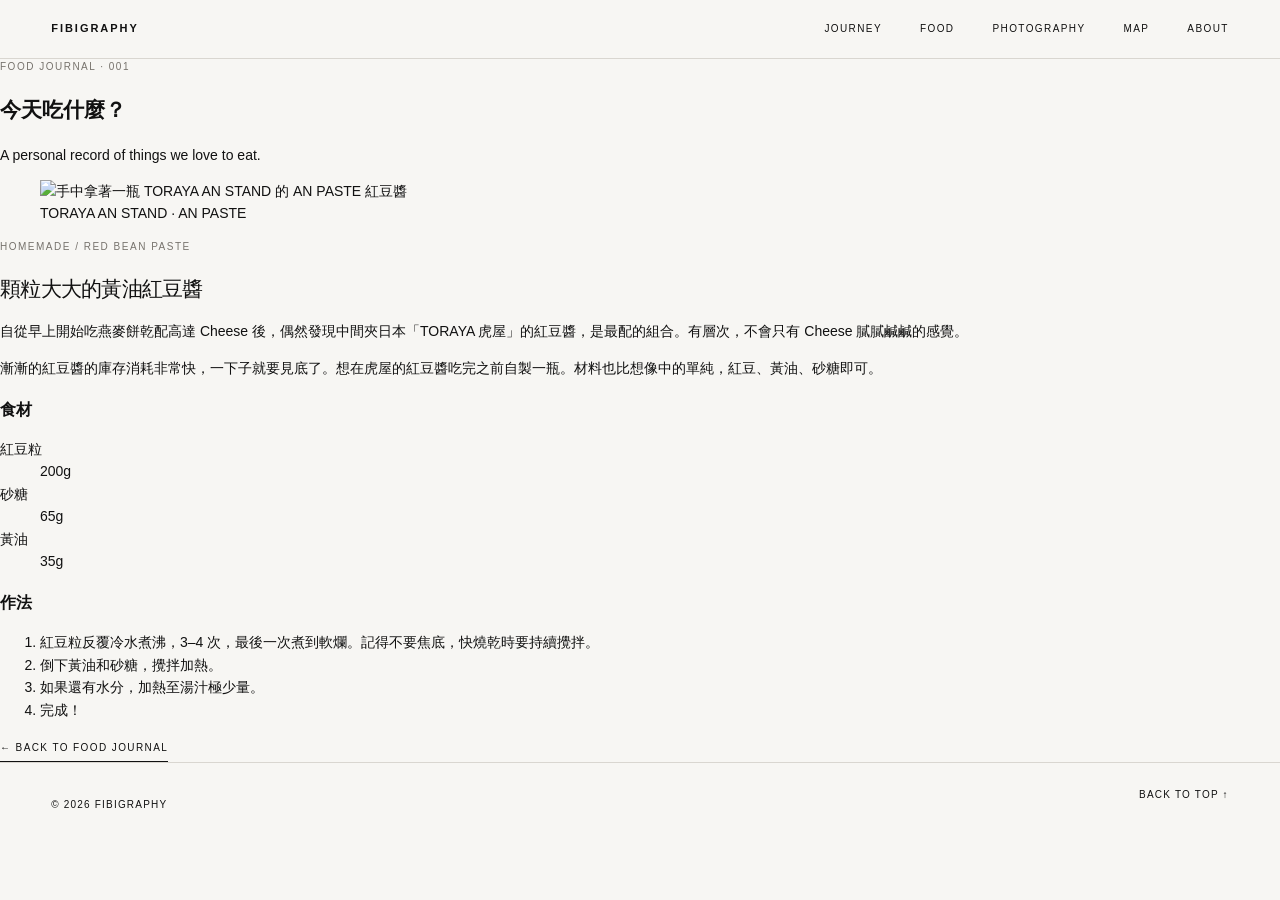
==== food.html @ e43bdd17 "Create Food Journal recipe page for chunky butter red bean paste" ====
<!doctype html>
<html lang="zh-Hant">
<head>
  <meta charset="utf-8">
  <meta name="viewport" content="width=device-width,initial-scale=1">
  <meta name="description" content="Fibigraphy 今天吃什麼？第一篇：顆粒大大的黃油紅豆醬，記錄早餐的搭配、食材與做法。">
  <title>今天吃什麼？— 黃油紅豆醬 | Fibigraphy</title>
  <link rel="stylesheet" href="style.css">
</head>
<body>
  <header class="site-header">
    <a class="brand" href="index.html">FIBIGRAPHY</a>
    <nav class="nav">
      <a href="index.html">JOURNEY</a>
      <a href="food.html" aria-current="page">FOOD</a>
      <a href="index.html#gallery">PHOTOGRAPHY</a>
      <a href="index.html#map">MAP</a>
      <a href="index.html#about">ABOUT</a>
    </nav>
  </header>

  <main id="top">
    <section class="food-journal-heading">
      <p class="eyebrow">FOOD JOURNAL · 001</p>
      <h1>今天吃什麼？</h1>
      <p class="food-journal-subtitle">A personal record of things we love to eat.</p>
    </section>

    <article class="recipe-spread" aria-labelledby="recipe-title">
      <figure class="recipe-photo">
        <img src="red-bean-paste.webp" alt="手中拿著一瓶 TORAYA AN STAND 的 AN PASTE 紅豆醬" loading="eager">
        <figcaption>TORAYA AN STAND · AN PASTE</figcaption>
      </figure>

      <div class="recipe-content">
        <p class="eyebrow">HOMEMADE / RED BEAN PASTE</p>
        <h2 id="recipe-title"><span class="recipe-kicker">顆粒大大的</span>黃油紅豆醬</h2>
        <div class="recipe-story">
          <p>自從早上開始吃燕麥餅乾配高達 Cheese 後，偶然發現中間夾日本「TORAYA 虎屋」的紅豆醬，是最配的組合。有層次，不會只有 Cheese 膩膩鹹鹹的感覺。</p>
          <p>漸漸的紅豆醬的庫存消耗非常快，一下子就要見底了。想在虎屋的紅豆醬吃完之前自製一瓶。材料也比想像中的單純，紅豆、黃油、砂糖即可。</p>
        </div>
        <div class="recipe-details">
          <section class="recipe-ingredients" aria-labelledby="ingredients-title">
            <h3 id="ingredients-title">食材</h3>
            <dl>
              <div><dt>紅豆粒</dt><dd>200g</dd></div>
              <div><dt>砂糖</dt><dd>65g</dd></div>
              <div><dt>黃油</dt><dd>35g</dd></div>
            </dl>
          </section>
          <section class="recipe-method" aria-labelledby="method-title">
            <h3 id="method-title">作法</h3>
            <ol>
              <li>紅豆粒反覆冷水煮沸，3–4 次，最後一次煮到軟爛。記得不要焦底，快燒乾時要持續攪拌。</li>
              <li>倒下黃油和砂糖，攪拌加熱。</li>
              <li>如果還有水分，加熱至湯汁極少量。</li>
              <li>完成！</li>
            </ol>
          </section>
        </div>
      </div>
    </article>
    <div class="recipe-bottom"><a class="more-link" href="index.html#food">← BACK TO FOOD JOURNAL</a></div>
  </main>
  <footer class="footer">
    <p>© 2026 FIBIGRAPHY</p>
    <a href="#top">BACK TO TOP ↑</a>
  </footer>
</body>
</html>
---- style.css ----
:root{--bg:#f7f6f3;--ink:#111;--muted:#77736d;--line:#d9d6d0;--pad:clamp(22px,4vw,64px)}*{box-sizing:border-box}html{scroll-behavior:smooth}body{margin:0;background:var(--bg);color:var(--ink);font-family:Arial,Helvetica,"PingFang TC","Microsoft JhengHei","Noto Sans CJK TC",sans-serif;font-size:14px;line-height:1.6}img{display:block;width:100%;height:100%;object-fit:cover}a{color:inherit;text-decoration:none}.site-header{position:sticky;top:0;z-index:20;display:flex;align-items:center;justify-content:space-between;padding:20px var(--pad);background:rgba(247,246,243,.94);backdrop-filter:blur(10px);border-bottom:1px solid var(--line)}.brand{font-size:11px;font-weight:700;letter-spacing:.18em}.nav{display:flex;gap:clamp(16px,3vw,38px);font-size:10px;letter-spacing:.14em}.hero{min-height:calc(100vh - 58px);display:grid;grid-template-columns:.72fr 1.28fr;gap:clamp(40px,7vw,120px);padding:clamp(70px,9vw,130px) var(--pad) var(--pad);align-items:end}.hero-copy{padding-bottom:8vh}.eyebrow{margin:0 0 18px;color:var(--muted);font-size:10px;letter-spacing:.15em}.hero h1,h2{margin:0;font-family:"Times New Roman",Times,"PingFang TC","Microsoft JhengHei",serif;font-weight:400;letter-spacing:-.035em}.hero h1{font-size:clamp(52px,7vw,112px);line-height:.92}.intro{margin-top:32px}.hero-image{margin:0;aspect-ratio:4/5;overflow:hidden}.section{padding:clamp(90px,11vw,170px) var(--pad);border-top:1px solid var(--line)}.intro-section{display:grid;grid-template-columns:.4fr 1fr 1fr;gap:40px;align-items:start}.intro-section h2,.about h2{font-size:clamp(42px,5vw,76px);line-height:1}.lede{max-width:600px;margin:0;font-family:"Times New Roman",Times,serif;font-size:clamp(22px,2.4vw,34px);line-height:1.28}.gallery-section{padding:clamp(80px,9vw,130px) var(--pad);border-top:1px solid var(--line)}.gallery-head{display:flex;justify-content:space-between;margin-bottom:50px}.gallery-head p{margin:0}.gallery{columns:3;column-gap:clamp(10px,1.25vw,20px)}.photo{margin:0 0 clamp(10px,1.25vw,20px);break-inside:avoid;cursor:zoom-in;overflow:hidden;background:#e7e2da}.photo img{height:auto;transition:transform .6s ease}.photo:hover img{transform:scale(1.012)}.about{display:grid;grid-template-columns:.4fr 1fr minmax(240px,.72fr);gap:clamp(32px,4vw,60px);align-items:center}.about-copy{max-width:520px;margin:0;align-self:center}.about-image{margin:0;width:62%;aspect-ratio:auto;overflow:visible;justify-self:center;align-self:center}.about-image img{display:block;width:100%;height:auto;object-fit:contain}.footer{display:flex;justify-content:space-between;padding:24px var(--pad) 36px;border-top:1px solid var(--line);font-size:10px;letter-spacing:.12em}.lightbox{position:fixed;inset:0;z-index:100;display:none;place-items:center;background:rgba(12,12,12,.96);padding:30px}.lightbox.is-open{display:grid}.lightbox img{width:auto;height:auto;max-width:88vw;max-height:88vh;object-fit:contain}.lightbox button{position:absolute;border:0;background:transparent;color:#fff;cursor:pointer}.lightbox-close{top:18px;right:24px;font-size:32px}.lightbox-prev,.lightbox-next{top:50%;font-size:25px}.lightbox-prev{left:24px}.lightbox-next{right:24px}.lightbox-count{position:absolute;bottom:18px;color:#aaa;font-size:10px;letter-spacing:.12em}@media(max-width:800px){.hero{grid-template-columns:1fr;min-height:0}.hero-copy{padding-bottom:0}.intro-section,.about{grid-template-columns:1fr}.gallery{columns:2}}@media(max-width:520px){.site-header{position:relative;display:block}.brand{display:block;margin-bottom:15px}.nav{gap:16px}.hero{padding-top:50px}.gallery{columns:1}.hero-image{aspect-ratio:4/5}}
.map-section{padding:clamp(80px,9vw,130px) var(--pad);border-top:1px solid var(--line)}
.map-head{margin-bottom:34px}
.map-head .eyebrow{margin-bottom:14px}
.map-title-row{display:flex;align-items:baseline;justify-content:space-between;gap:clamp(26px,5vw,76px);width:100%}
.map-head h2{font-size:clamp(42px,5vw,76px);line-height:1}
.map-count{margin:0;color:var(--muted);font-size:10px;letter-spacing:.15em;text-transform:uppercase}
.map-frame{position:relative;border-top:1px solid var(--line);border-bottom:1px solid var(--line);overflow:hidden}
.world-map{width:100%;height:min(68vh,720px);min-height:520px;background:var(--bg);font-family:Arial,Helvetica,sans-serif}
.leaflet-container{background:var(--bg);cursor:grab}
.leaflet-container:active{cursor:grabbing}
.map-instruction{position:absolute;z-index:500;top:18px;left:18px;margin:0;padding:5px 8px;background:rgba(247,246,243,.88);font-size:8px;letter-spacing:.16em;color:#5f5b55;pointer-events:none}
.map-credit{position:absolute;z-index:500;right:12px;bottom:8px;margin:0;font-size:7px;letter-spacing:.12em;color:#8b8780;pointer-events:none}
.leaflet-control-zoom{border:0!important;box-shadow:none!important;margin-left:12px!important;margin-bottom:34px!important}
.leaflet-control-zoom a{width:34px!important;height:34px!important;line-height:32px!important;border:1px solid #c9c6bf!important;background:rgba(247,246,243,.94)!important;color:#111!important;font-size:16px!important}
.leaflet-control-zoom a:first-child{border-radius:0!important}
.leaflet-control-zoom a:last-child{border-radius:0!important}
.leaflet-control-attribution{display:none!important}
.city-point{background:transparent!important;border:0!important}
.city-marker{position:relative;width:28px;height:24px}
.city-dot{position:absolute;left:11px;top:11px;width:5px;height:5px;border-radius:50%;background:#111;transition:transform .18s ease}
.city-index{position:absolute;left:15px;top:0;font-size:7px;line-height:1;letter-spacing:.02em;color:#4f4b46}
.city-point:hover .city-dot{transform:scale(1.65)}
.city-tooltip{border:1px solid var(--line)!important;border-radius:0!important;background:rgba(247,246,243,.96)!important;box-shadow:none!important;padding:6px 9px!important;color:#111!important;font-size:9px!important;letter-spacing:.12em!important;text-transform:uppercase}
.city-tooltip:before{display:none!important}
.leaflet-popup-content-wrapper{border:1px solid var(--line);border-radius:0;box-shadow:none;background:rgba(247,246,243,.98)}
.leaflet-popup-content{margin:10px 13px;font-size:9px;letter-spacing:.12em;text-transform:uppercase;color:#111}
.leaflet-popup-tip{background:#f7f6f3}
@media(max-width:800px){.world-map{height:62vh;min-height:430px}.map-title-row{justify-content:space-between}.map-instruction{top:12px;left:10px}}
@media(max-width:520px){.nav{flex-wrap:wrap}.map-title-row{align-items:flex-end;gap:18px}.map-head h2{font-size:46px}.world-map{height:58vh;min-height:380px}.map-instruction{font-size:7px;letter-spacing:.11em}.map-credit{font-size:6px}}

.journey-link{display:inline-block}
.journey-link::after{content:" ↗";font-family:Arial,Helvetica,sans-serif;font-size:.18em;vertical-align:top;letter-spacing:0;opacity:0;transition:opacity .2s ease}
.journey-link:hover::after{opacity:1}
.gallery-more{display:flex;justify-content:flex-end;padding-top:34px}
.more-link{display:inline-block;border-bottom:1px solid var(--ink);padding-bottom:5px;font-size:10px;letter-spacing:.14em}
.travel-intro{display:grid;grid-template-columns:.4fr 1fr 1fr;gap:40px;align-items:start;padding-top:clamp(110px,13vw,200px)}
.travel-intro-title h1{margin:0;font-family:"Times New Roman",Times,serif;font-size:clamp(52px,7vw,104px);font-weight:400;letter-spacing:-.035em;line-height:.92}
.travel-destinations{margin:24px 0 0;font-size:10px;letter-spacing:.15em}
.travel-gallery-section{border-top:1px solid var(--line)}
@media(max-width:800px){.travel-intro{grid-template-columns:1fr}.travel-intro-title h1{font-size:clamp(48px,12vw,76px)}}

/* Food journal: first-level homepage section */
.food-section{display:grid;grid-template-columns:minmax(0,1fr) minmax(0,1fr);align-items:center;gap:clamp(40px,7vw,120px);padding:clamp(90px,11vw,170px) var(--pad);border-top:1px solid var(--line)}
.food-copy h2{font-family:"PingFang TC","Microsoft JhengHei","Noto Sans CJK TC",sans-serif;font-weight:400;font-size:clamp(50px,6.5vw,94px);line-height:1.14;letter-spacing:-.04em}
.food-image{margin:0;width:100%;max-width:640px;aspect-ratio:4/5;overflow:hidden;justify-self:end}
.food-image img{width:100%;height:100%;object-fit:cover;object-position:center 50%}
@media(max-width:800px){.food-section{grid-template-columns:1fr;gap:30px}.food-image{max-width:none;justify-self:stretch}.food-copy h2{font-size:clamp(46px,10vw,76px)}}
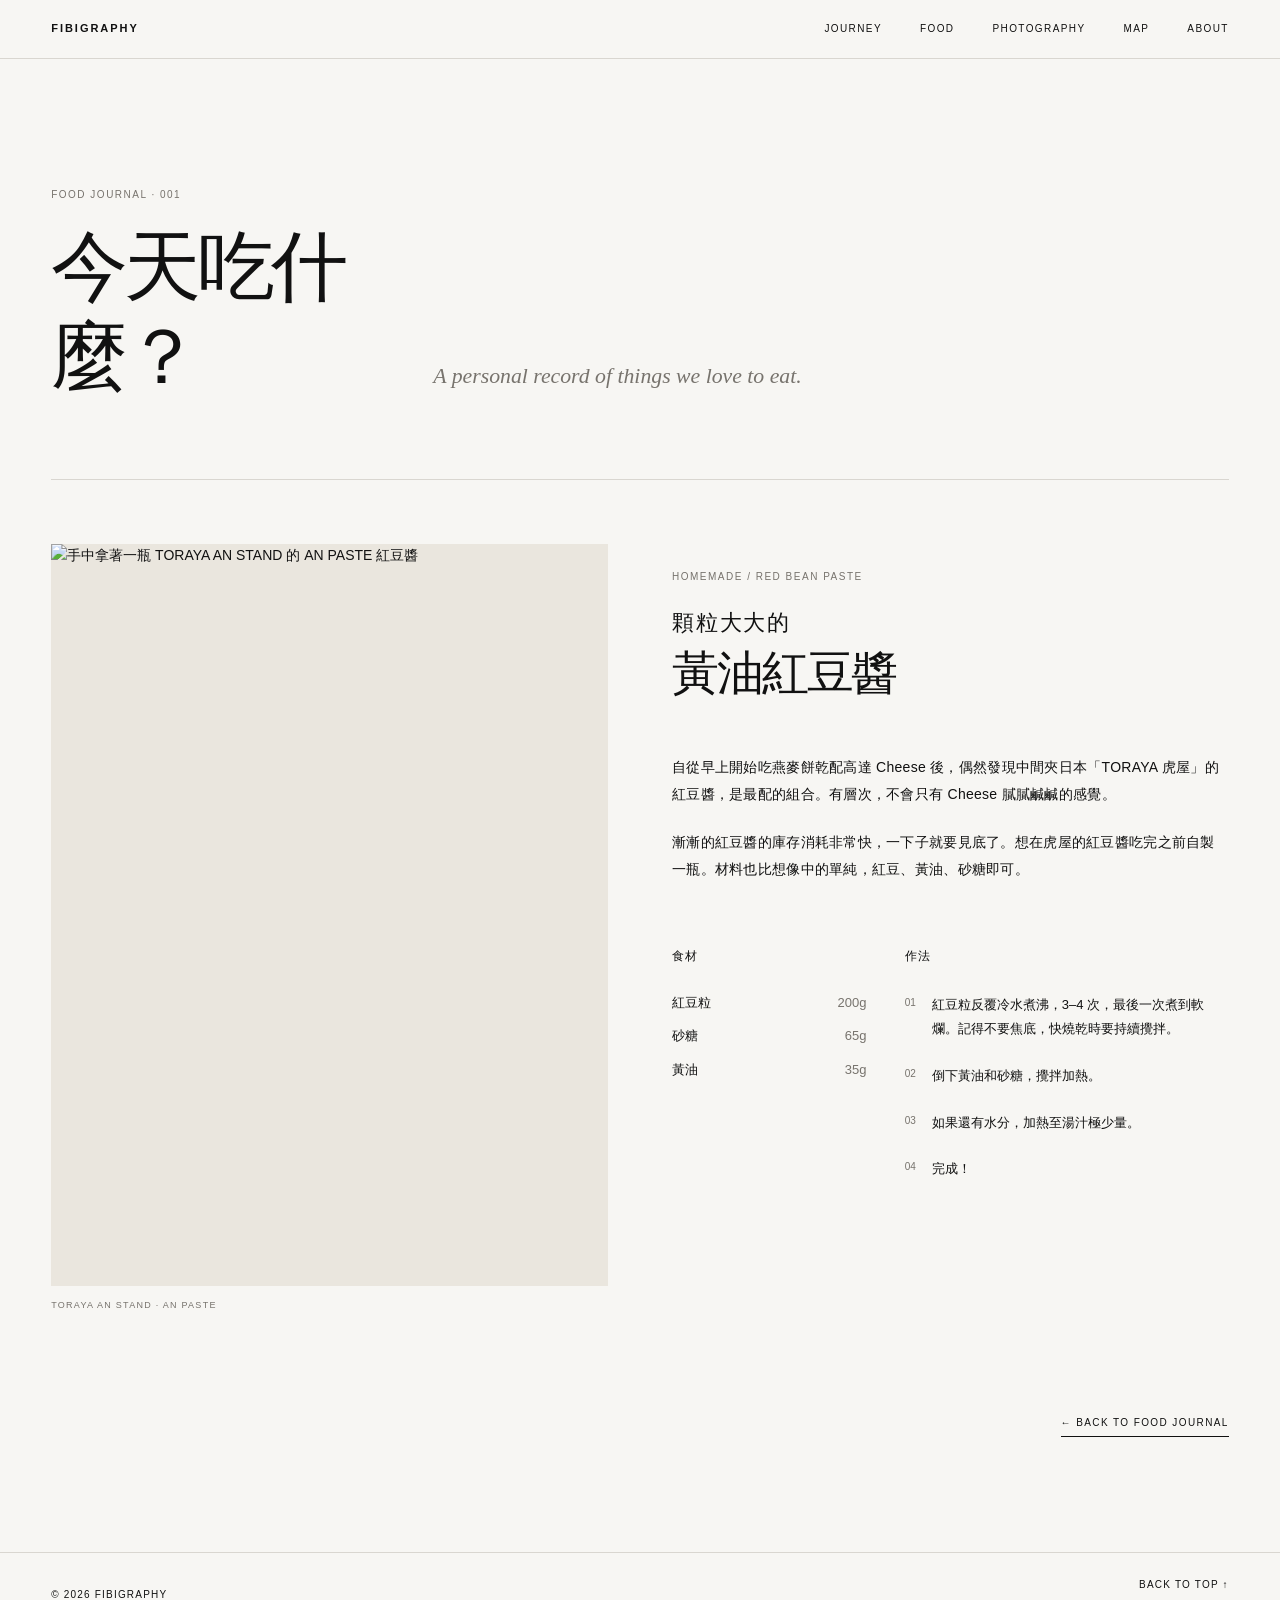
==== commit db28d723: "Organize recipe photos under images/food" ====
--- a/food.html
+++ b/food.html
@@ -28,7 +28,7 @@
 
     <article class="recipe-spread" aria-labelledby="recipe-title">
       <figure class="recipe-photo">
-        <img src="red-bean-paste.webp" alt="手中拿著一瓶 TORAYA AN STAND 的 AN PASTE 紅豆醬" loading="eager">
+        <img src="images/food/red-bean-paste.webp" alt="手中拿著一瓶 TORAYA AN STAND 的 AN PASTE 紅豆醬" loading="eager">
         <figcaption>TORAYA AN STAND · AN PASTE</figcaption>
       </figure>
 
--- a/style.css
+++ b/style.css
@@ -46,3 +46,34 @@
 .food-image{margin:0;width:100%;max-width:640px;aspect-ratio:4/5;overflow:hidden;justify-self:end}
 .food-image img{width:100%;height:100%;object-fit:cover;object-position:center 50%}
 @media(max-width:800px){.food-section{grid-template-columns:1fr;gap:30px}.food-image{max-width:none;justify-self:stretch}.food-copy h2{font-size:clamp(46px,10vw,76px)}}
+
+/* Food Journal: recipe editorial spread */
+.food-entry-link{display:inline-block}
+.food-entry-link::after{content:" ↗";font-family:Arial,Helvetica,sans-serif;font-size:.22em;vertical-align:top;opacity:0;transition:opacity .2s ease}
+.food-entry-link:hover::after,.food-entry-link:focus-visible::after{opacity:1}
+.food-image a{display:block;width:100%;height:100%}
+.food-journal-heading{display:grid;grid-template-columns:.4fr 1fr;column-gap:clamp(32px,5vw,70px);align-items:end;padding:clamp(90px,10vw,150px) var(--pad) clamp(50px,6vw,95px)}
+.food-journal-heading .eyebrow{grid-column:1/-1}
+.food-journal-heading h1{margin:0;font-family:"PingFang TC","Microsoft JhengHei","Noto Sans CJK TC",sans-serif;font-size:clamp(44px,6vw,88px);font-weight:400;line-height:1.18;letter-spacing:-.05em}
+.food-journal-subtitle{margin:0 0 8px;color:var(--muted);font-family:"Times New Roman",Times,serif;font-size:clamp(15px,1.7vw,22px);font-style:italic}
+.recipe-spread{display:grid;grid-template-columns:1fr 1fr;gap:clamp(36px,5vw,90px);align-items:start;margin:0 var(--pad);padding:clamp(35px,5vw,70px) 0 clamp(60px,8vw,130px);border-top:1px solid var(--line)}
+.recipe-photo{margin:0;position:sticky;top:110px}
+.recipe-photo img{display:block;width:100%;height:auto;aspect-ratio:3/4;object-fit:cover;background:#eae6de}
+.recipe-photo figcaption{margin-top:12px;color:var(--muted);font-size:9px;letter-spacing:.14em}
+.recipe-content{max-width:640px;padding:clamp(8px,2vw,32px) 0 0}
+.recipe-content h2{font-family:"PingFang TC","Microsoft JhengHei","Noto Sans CJK TC",sans-serif;font-weight:400;font-size:clamp(36px,3.7vw,58px);line-height:1.26;letter-spacing:-.045em}
+.recipe-kicker{display:block;font-size:.47em;line-height:1.8;letter-spacing:.08em}
+.recipe-story{margin:clamp(32px,4vw,60px) 0 clamp(40px,5vw,75px);font-size:14px;line-height:1.95;letter-spacing:.02em}
+.recipe-story p{margin:0 0 20px}
+.recipe-details{display:grid;grid-template-columns:minmax(120px,.75fr) minmax(0,1.25fr);gap:clamp(24px,3vw,52px)}
+.recipe-details h3{margin:0 0 26px;font-size:12px;font-weight:500;letter-spacing:.12em}
+.recipe-ingredients dl{margin:0}
+.recipe-ingredients dl div{display:flex;justify-content:space-between;gap:14px;margin-bottom:13px;font-size:13px}
+.recipe-ingredients dt,.recipe-ingredients dd{margin:0}
+.recipe-ingredients dd{white-space:nowrap;color:var(--muted);font-variant-numeric:tabular-nums}
+.recipe-method ol{margin:0;padding:0;list-style:none;counter-reset:recipe}
+.recipe-method li{position:relative;counter-increment:recipe;padding-left:27px;margin-bottom:22px;font-size:13px;line-height:1.9}
+.recipe-method li::before{content:counter(recipe,decimal-leading-zero);position:absolute;top:0;left:0;font-size:10px;color:var(--muted)}
+.recipe-bottom{display:flex;justify-content:flex-end;padding:0 var(--pad) clamp(75px,9vw,120px)}
+@media(max-width:800px){.food-journal-heading{grid-template-columns:1fr;gap:16px}.food-journal-heading .eyebrow{grid-column:1}.recipe-spread{grid-template-columns:1fr;gap:36px}.recipe-photo{position:static;max-width:650px}.recipe-content{max-width:none}.recipe-details{grid-template-columns:1fr 1.5fr}}
+@media(max-width:520px){.food-journal-heading{padding-top:65px}.food-journal-heading h1{font-size:44px}.recipe-details{grid-template-columns:1fr;gap:30px}.recipe-story{font-size:14px}.recipe-photo figcaption{font-size:8px}}
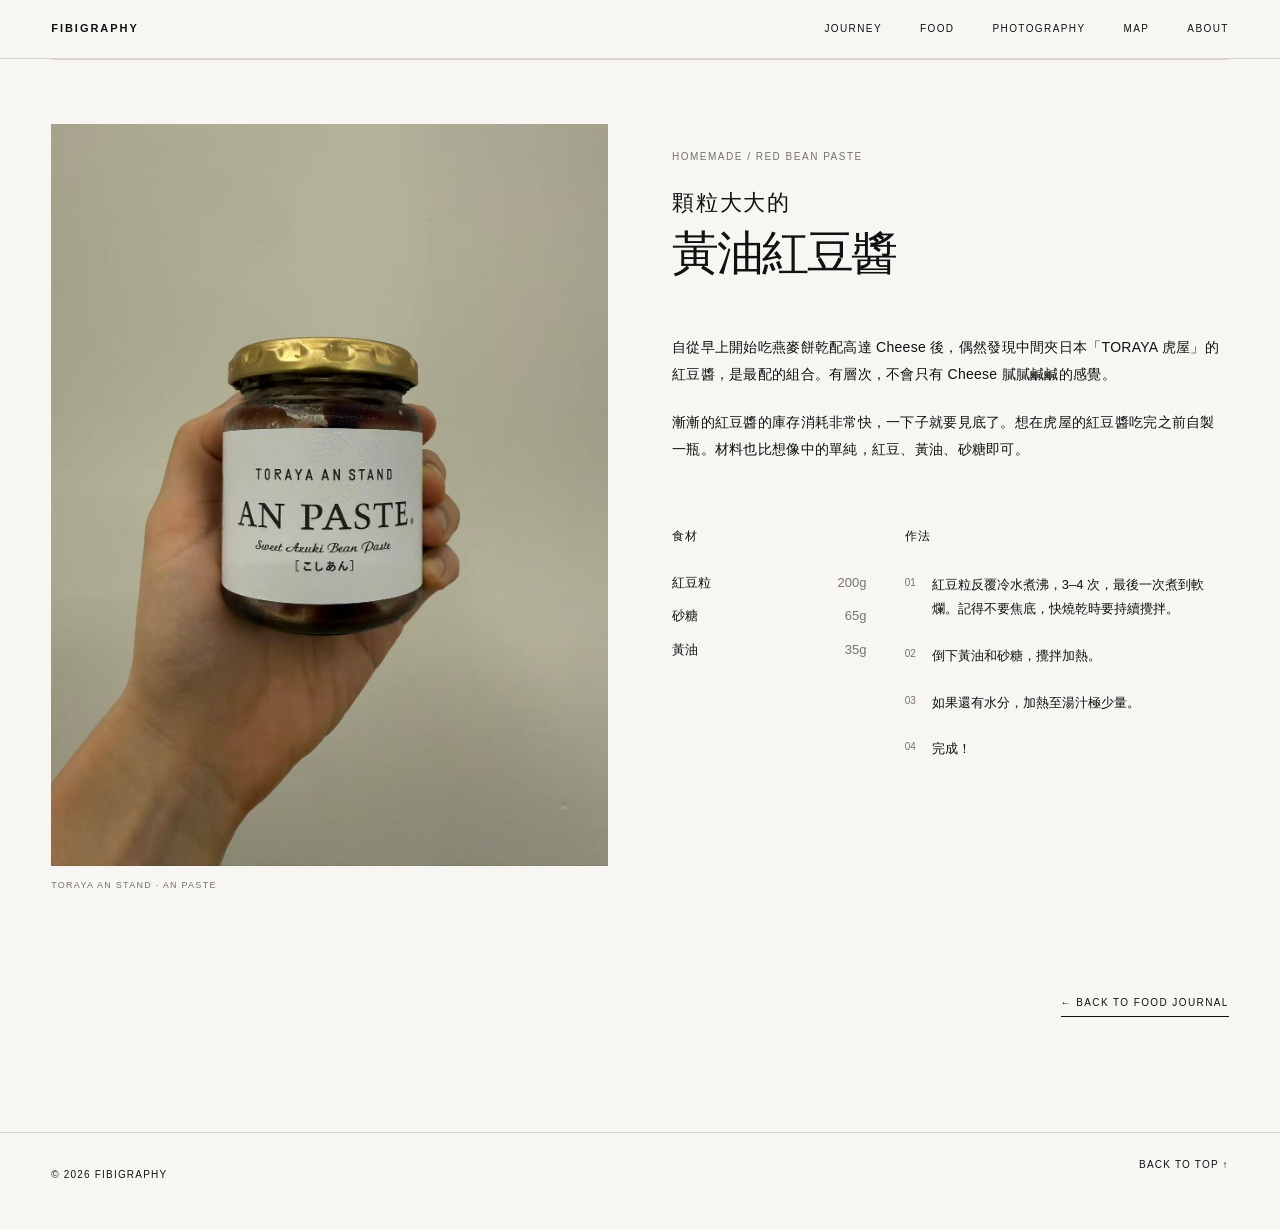
==== commit 345bacc1: "Remove redundant Food Journal heading from recipe page" ====
--- a/food.html
+++ b/food.html
@@ -20,12 +20,6 @@
   </header>
 
   <main id="top">
-    <section class="food-journal-heading">
-      <p class="eyebrow">FOOD JOURNAL · 001</p>
-      <h1>今天吃什麼？</h1>
-      <p class="food-journal-subtitle">A personal record of things we love to eat.</p>
-    </section>
-
     <article class="recipe-spread" aria-labelledby="recipe-title">
       <figure class="recipe-photo">
         <img src="images/food/red-bean-paste.webp" alt="手中拿著一瓶 TORAYA AN STAND 的 AN PASTE 紅豆醬" loading="eager">
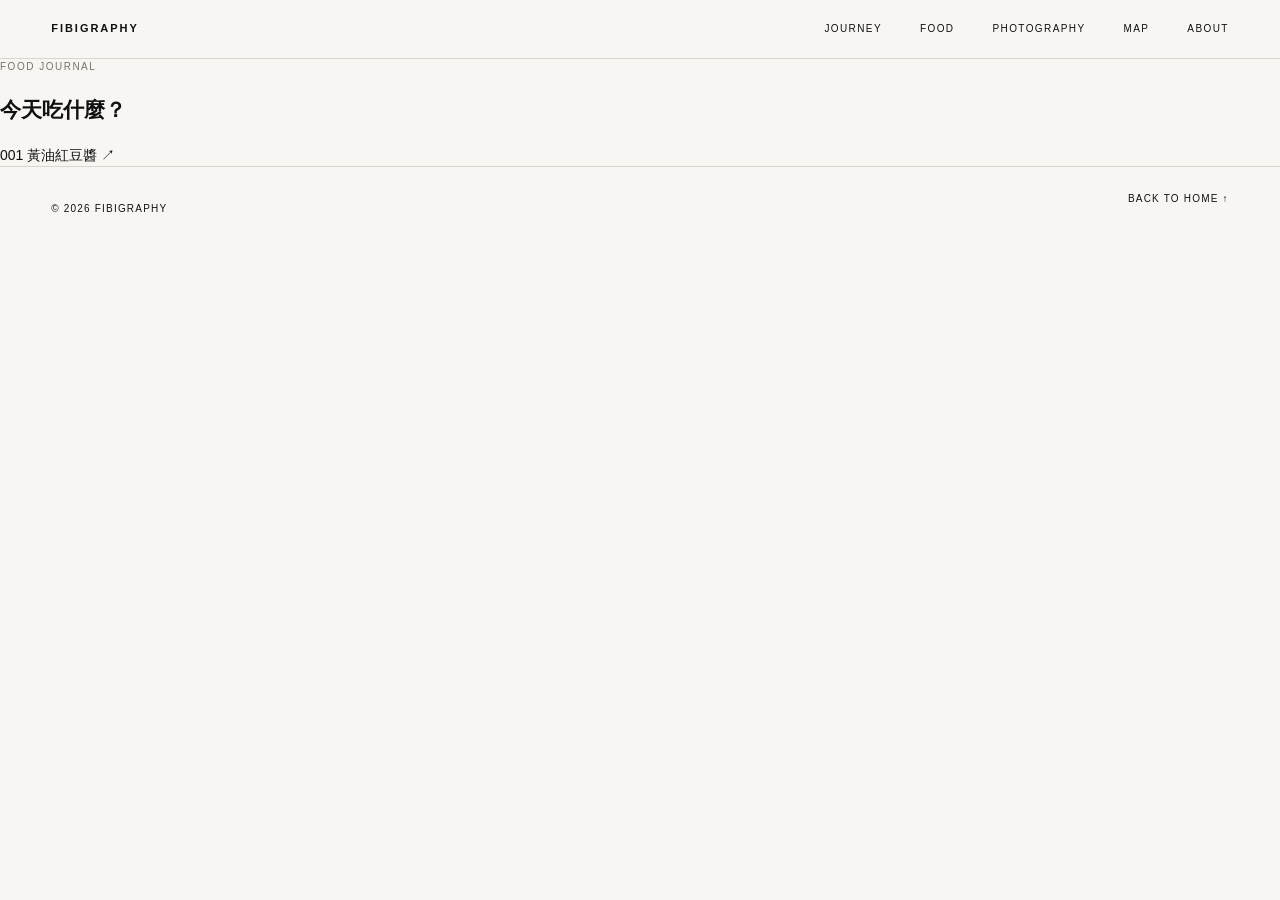
==== commit 88df5981: "Turn Food Journal into second-level recipe index with 001 link" ====
--- a/food.html
+++ b/food.html
@@ -3,15 +3,15 @@
 <head>
   <meta charset="utf-8">
   <meta name="viewport" content="width=device-width,initial-scale=1">
-  <meta name="description" content="Fibigraphy 今天吃什麼？第一篇：顆粒大大的黃油紅豆醬，記錄早餐的搭配、食材與做法。">
-  <title>今天吃什麼？— 黃油紅豆醬 | Fibigraphy</title>
+  <meta name="description" content="Fibigraphy 今天吃什麼？食譜目錄，收錄日常喜歡的味道。">
+  <title>今天吃什麼？— 食譜目錄 | Fibigraphy</title>
   <link rel="stylesheet" href="style.css">
 </head>
 <body>
   <header class="site-header">
     <a class="brand" href="index.html">FIBIGRAPHY</a>
     <nav class="nav">
-      <a href="index.html">JOURNEY</a>
+      <a href="travel-vol-01.html">JOURNEY</a>
       <a href="food.html" aria-current="page">FOOD</a>
       <a href="index.html#gallery">PHOTOGRAPHY</a>
       <a href="index.html#map">MAP</a>
@@ -20,45 +20,23 @@
   </header>
 
   <main id="top">
-    <article class="recipe-spread" aria-labelledby="recipe-title">
-      <figure class="recipe-photo">
-        <img src="images/food/red-bean-paste.webp" alt="手中拿著一瓶 TORAYA AN STAND 的 AN PASTE 紅豆醬" loading="eager">
-        <figcaption>TORAYA AN STAND · AN PASTE</figcaption>
-      </figure>
-
-      <div class="recipe-content">
-        <p class="eyebrow">HOMEMADE / RED BEAN PASTE</p>
-        <h2 id="recipe-title"><span class="recipe-kicker">顆粒大大的</span>黃油紅豆醬</h2>
-        <div class="recipe-story">
-          <p>自從早上開始吃燕麥餅乾配高達 Cheese 後，偶然發現中間夾日本「TORAYA 虎屋」的紅豆醬，是最配的組合。有層次，不會只有 Cheese 膩膩鹹鹹的感覺。</p>
-          <p>漸漸的紅豆醬的庫存消耗非常快，一下子就要見底了。想在虎屋的紅豆醬吃完之前自製一瓶。材料也比想像中的單純，紅豆、黃油、砂糖即可。</p>
-        </div>
-        <div class="recipe-details">
-          <section class="recipe-ingredients" aria-labelledby="ingredients-title">
-            <h3 id="ingredients-title">食材</h3>
-            <dl>
-              <div><dt>紅豆粒</dt><dd>200g</dd></div>
-              <div><dt>砂糖</dt><dd>65g</dd></div>
-              <div><dt>黃油</dt><dd>35g</dd></div>
-            </dl>
-          </section>
-          <section class="recipe-method" aria-labelledby="method-title">
-            <h3 id="method-title">作法</h3>
-            <ol>
-              <li>紅豆粒反覆冷水煮沸，3–4 次，最後一次煮到軟爛。記得不要焦底，快燒乾時要持續攪拌。</li>
-              <li>倒下黃油和砂糖，攪拌加熱。</li>
-              <li>如果還有水分，加熱至湯汁極少量。</li>
-              <li>完成！</li>
-            </ol>
-          </section>
-        </div>
+    <section class="recipe-index">
+      <div class="recipe-index-heading">
+        <p class="eyebrow">FOOD JOURNAL</p>
+        <h1>今天吃什麼？</h1>
       </div>
-    </article>
-    <div class="recipe-bottom"><a class="more-link" href="index.html#food">← BACK TO FOOD JOURNAL</a></div>
+      <div class="recipe-index-list">
+        <a class="recipe-index-item" href="recipe-001.html" aria-label="閱讀食譜 001 黃油紅豆醬">
+          <span class="recipe-index-number">001</span>
+          <span class="recipe-index-name">黃油紅豆醬</span>
+          <span class="recipe-index-arrow" aria-hidden="true">↗</span>
+        </a>
+      </div>
+    </section>
   </main>
   <footer class="footer">
     <p>© 2026 FIBIGRAPHY</p>
-    <a href="#top">BACK TO TOP ↑</a>
+    <a href="index.html">BACK TO HOME ↑</a>
   </footer>
 </body>
 </html>
--- a/style.css
+++ b/style.css
@@ -52,11 +52,7 @@
 .food-entry-link::after{content:" ↗";font-family:Arial,Helvetica,sans-serif;font-size:.22em;vertical-align:top;opacity:0;transition:opacity .2s ease}
 .food-entry-link:hover::after,.food-entry-link:focus-visible::after{opacity:1}
 .food-image a{display:block;width:100%;height:100%}
-.food-journal-heading{display:grid;grid-template-columns:.4fr 1fr;column-gap:clamp(32px,5vw,70px);align-items:end;padding:clamp(90px,10vw,150px) var(--pad) clamp(50px,6vw,95px)}
-.food-journal-heading .eyebrow{grid-column:1/-1}
-.food-journal-heading h1{margin:0;font-family:"PingFang TC","Microsoft JhengHei","Noto Sans CJK TC",sans-serif;font-size:clamp(44px,6vw,88px);font-weight:400;line-height:1.18;letter-spacing:-.05em}
-.food-journal-subtitle{margin:0 0 8px;color:var(--muted);font-family:"Times New Roman",Times,serif;font-size:clamp(15px,1.7vw,22px);font-style:italic}
-.recipe-spread{display:grid;grid-template-columns:1fr 1fr;gap:clamp(36px,5vw,90px);align-items:start;margin:0 var(--pad);padding:clamp(35px,5vw,70px) 0 clamp(60px,8vw,130px);border-top:1px solid var(--line)}
+.recipe-spread{display:grid;grid-template-columns:1fr 1fr;gap:clamp(36px,5vw,90px);align-items:start;margin:0 var(--pad);padding:clamp(75px,9vw,140px) 0 clamp(60px,8vw,130px);border-top:0}
 .recipe-photo{margin:0;position:sticky;top:110px}
 .recipe-photo img{display:block;width:100%;height:auto;aspect-ratio:3/4;object-fit:cover;background:#eae6de}
 .recipe-photo figcaption{margin-top:12px;color:var(--muted);font-size:9px;letter-spacing:.14em}
@@ -75,5 +71,5 @@
 .recipe-method li{position:relative;counter-increment:recipe;padding-left:27px;margin-bottom:22px;font-size:13px;line-height:1.9}
 .recipe-method li::before{content:counter(recipe,decimal-leading-zero);position:absolute;top:0;left:0;font-size:10px;color:var(--muted)}
 .recipe-bottom{display:flex;justify-content:flex-end;padding:0 var(--pad) clamp(75px,9vw,120px)}
-@media(max-width:800px){.food-journal-heading{grid-template-columns:1fr;gap:16px}.food-journal-heading .eyebrow{grid-column:1}.recipe-spread{grid-template-columns:1fr;gap:36px}.recipe-photo{position:static;max-width:650px}.recipe-content{max-width:none}.recipe-details{grid-template-columns:1fr 1.5fr}}
-@media(max-width:520px){.food-journal-heading{padding-top:65px}.food-journal-heading h1{font-size:44px}.recipe-details{grid-template-columns:1fr;gap:30px}.recipe-story{font-size:14px}.recipe-photo figcaption{font-size:8px}}
+@media(max-width:800px){.recipe-spread{grid-template-columns:1fr;gap:36px}.recipe-photo{position:static;max-width:650px}.recipe-content{max-width:none}.recipe-details{grid-template-columns:1fr 1.5fr}}
+@media(max-width:520px){.recipe-details{grid-template-columns:1fr;gap:30px}.recipe-story{font-size:14px}.recipe-photo figcaption{font-size:8px}}
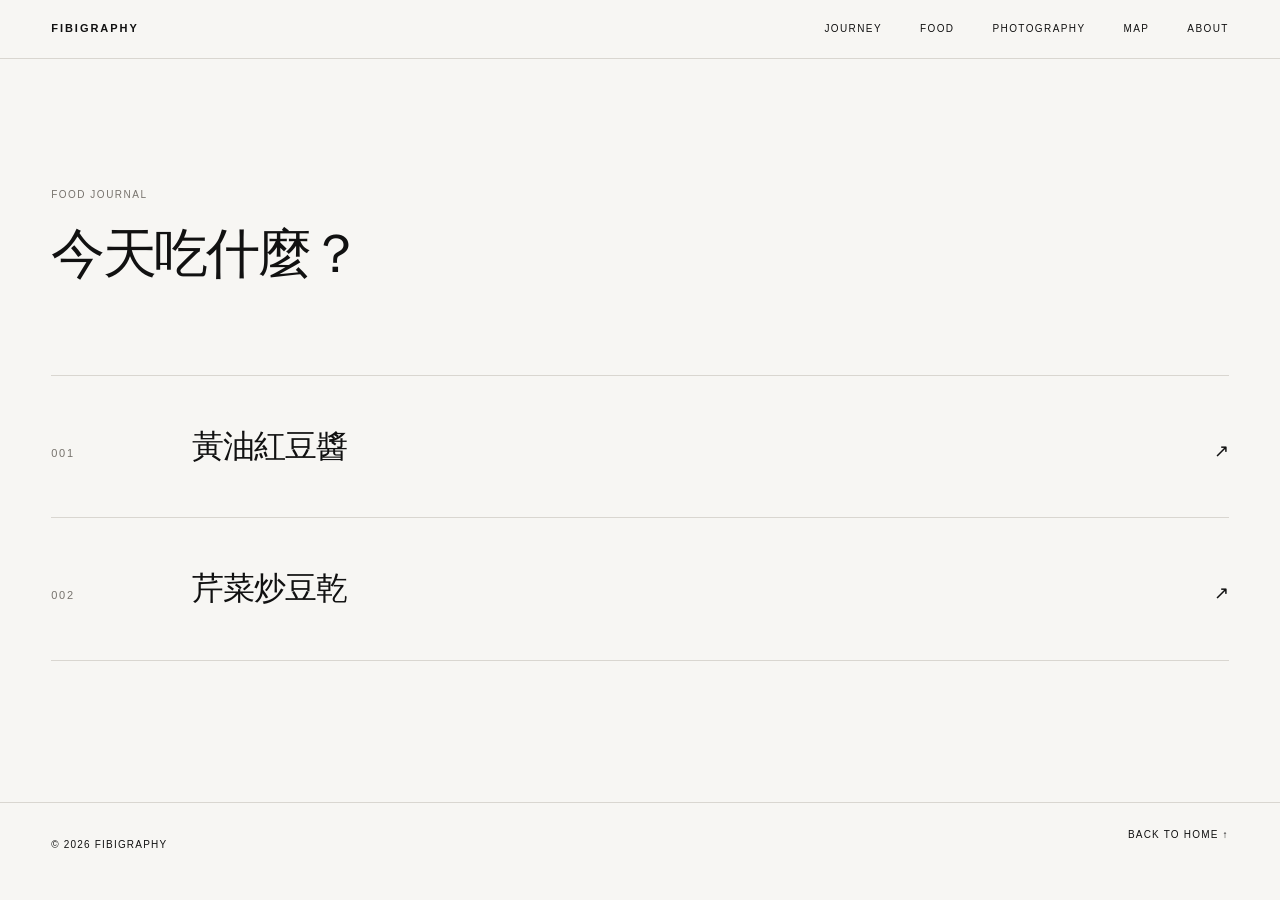
==== commit 7317b575: "Link recipe 002 from Food Journal index" ====
--- a/food.html
+++ b/food.html
@@ -31,6 +31,11 @@
           <span class="recipe-index-name">黃油紅豆醬</span>
           <span class="recipe-index-arrow" aria-hidden="true">↗</span>
         </a>
+        <a class="recipe-index-item" href="recipe-002.html" aria-label="閱讀食譜 002 芹菜炒豆乾">
+          <span class="recipe-index-number">002</span>
+          <span class="recipe-index-name">芹菜炒豆乾</span>
+          <span class="recipe-index-arrow" aria-hidden="true">↗</span>
+        </a>
       </div>
     </section>
   </main>
--- a/style.css
+++ b/style.css
@@ -42,10 +42,10 @@
 
 /* Food journal: first-level homepage section */
 .food-section{display:grid;grid-template-columns:minmax(0,1fr) minmax(0,1fr);align-items:center;gap:clamp(40px,7vw,120px);padding:clamp(90px,11vw,170px) var(--pad);border-top:1px solid var(--line)}
-.food-copy h2{font-family:"PingFang TC","Microsoft JhengHei","Noto Sans CJK TC",sans-serif;font-weight:400;font-size:clamp(50px,6.5vw,94px);line-height:1.14;letter-spacing:-.04em}
+.food-copy h2{font-family:"PingFang TC","Microsoft JhengHei","Noto Sans CJK TC",sans-serif;font-weight:400;font-size:clamp(30px,4vw,52px);line-height:1.2;letter-spacing:-.04em}
 .food-image{margin:0;width:100%;max-width:640px;aspect-ratio:4/5;overflow:hidden;justify-self:end}
 .food-image img{width:100%;height:100%;object-fit:cover;object-position:center 50%}
-@media(max-width:800px){.food-section{grid-template-columns:1fr;gap:30px}.food-image{max-width:none;justify-self:stretch}.food-copy h2{font-size:clamp(46px,10vw,76px)}}
+@media(max-width:800px){.food-section{grid-template-columns:1fr;gap:30px}.food-image{max-width:none;justify-self:stretch}.food-copy h2{font-size:clamp(30px,7vw,46px)}}
 
 /* Food Journal: recipe editorial spread */
 .food-entry-link{display:inline-block}
@@ -57,8 +57,8 @@
 .recipe-photo img{display:block;width:100%;height:auto;aspect-ratio:3/4;object-fit:cover;background:#eae6de}
 .recipe-photo figcaption{margin-top:12px;color:var(--muted);font-size:9px;letter-spacing:.14em}
 .recipe-content{max-width:640px;padding:clamp(8px,2vw,32px) 0 0}
-.recipe-content h2{font-family:"PingFang TC","Microsoft JhengHei","Noto Sans CJK TC",sans-serif;font-weight:400;font-size:clamp(36px,3.7vw,58px);line-height:1.26;letter-spacing:-.045em}
-.recipe-kicker{display:block;font-size:.47em;line-height:1.8;letter-spacing:.08em}
+.recipe-content h2{font-family:"PingFang TC","Microsoft JhengHei","Noto Sans CJK TC",sans-serif;font-weight:400;font-size:clamp(26px,2.8vw,38px);line-height:1.35;letter-spacing:-.045em}
+.recipe-kicker{display:block;font-size:14px;line-height:1.95;letter-spacing:.02em;margin-bottom:8px}
 .recipe-story{margin:clamp(32px,4vw,60px) 0 clamp(40px,5vw,75px);font-size:14px;line-height:1.95;letter-spacing:.02em}
 .recipe-story p{margin:0 0 20px}
 .recipe-details{display:grid;grid-template-columns:minmax(120px,.75fr) minmax(0,1.25fr);gap:clamp(24px,3vw,52px)}
@@ -73,3 +73,15 @@
 .recipe-bottom{display:flex;justify-content:flex-end;padding:0 var(--pad) clamp(75px,9vw,120px)}
 @media(max-width:800px){.recipe-spread{grid-template-columns:1fr;gap:36px}.recipe-photo{position:static;max-width:650px}.recipe-content{max-width:none}.recipe-details{grid-template-columns:1fr 1.5fr}}
 @media(max-width:520px){.recipe-details{grid-template-columns:1fr;gap:30px}.recipe-story{font-size:14px}.recipe-photo figcaption{font-size:8px}}
+
+/* Food Journal: second-level recipe index */
+.recipe-index{min-height:calc(100vh - 160px);padding:clamp(80px,10vw,150px) var(--pad) clamp(90px,11vw,160px)}
+.recipe-index-heading{padding-bottom:clamp(50px,7vw,105px)}
+.recipe-index-heading h1{margin:0;font-family:"PingFang TC","Microsoft JhengHei","Noto Sans CJK TC",sans-serif;font-size:clamp(32px,4.2vw,56px);font-weight:400;line-height:1.2;letter-spacing:-.045em}
+.recipe-index-list{border-top:1px solid var(--line)}
+.recipe-index-item{display:grid;grid-template-columns:90px minmax(0,1fr) 35px;align-items:baseline;gap:clamp(20px,4vw,60px);padding:clamp(27px,4vw,50px) 0;border-bottom:1px solid var(--line);transition:opacity .2s ease}
+.recipe-index-item:hover{opacity:.55}
+.recipe-index-number{color:var(--muted);font-size:11px;letter-spacing:.16em;font-variant-numeric:tabular-nums}
+.recipe-index-name{font-family:"PingFang TC","Microsoft JhengHei","Noto Sans CJK TC",sans-serif;font-size:clamp(22px,2.5vw,34px);font-weight:400;line-height:1.3;letter-spacing:-.035em}
+.recipe-index-arrow{justify-self:end;font-size:18px;font-family:Arial,Helvetica,sans-serif}
+@media(max-width:520px){.recipe-index{padding-top:70px}.recipe-index-item{grid-template-columns:48px minmax(0,1fr) 24px;gap:14px}.recipe-index-name{font-size:24px}}
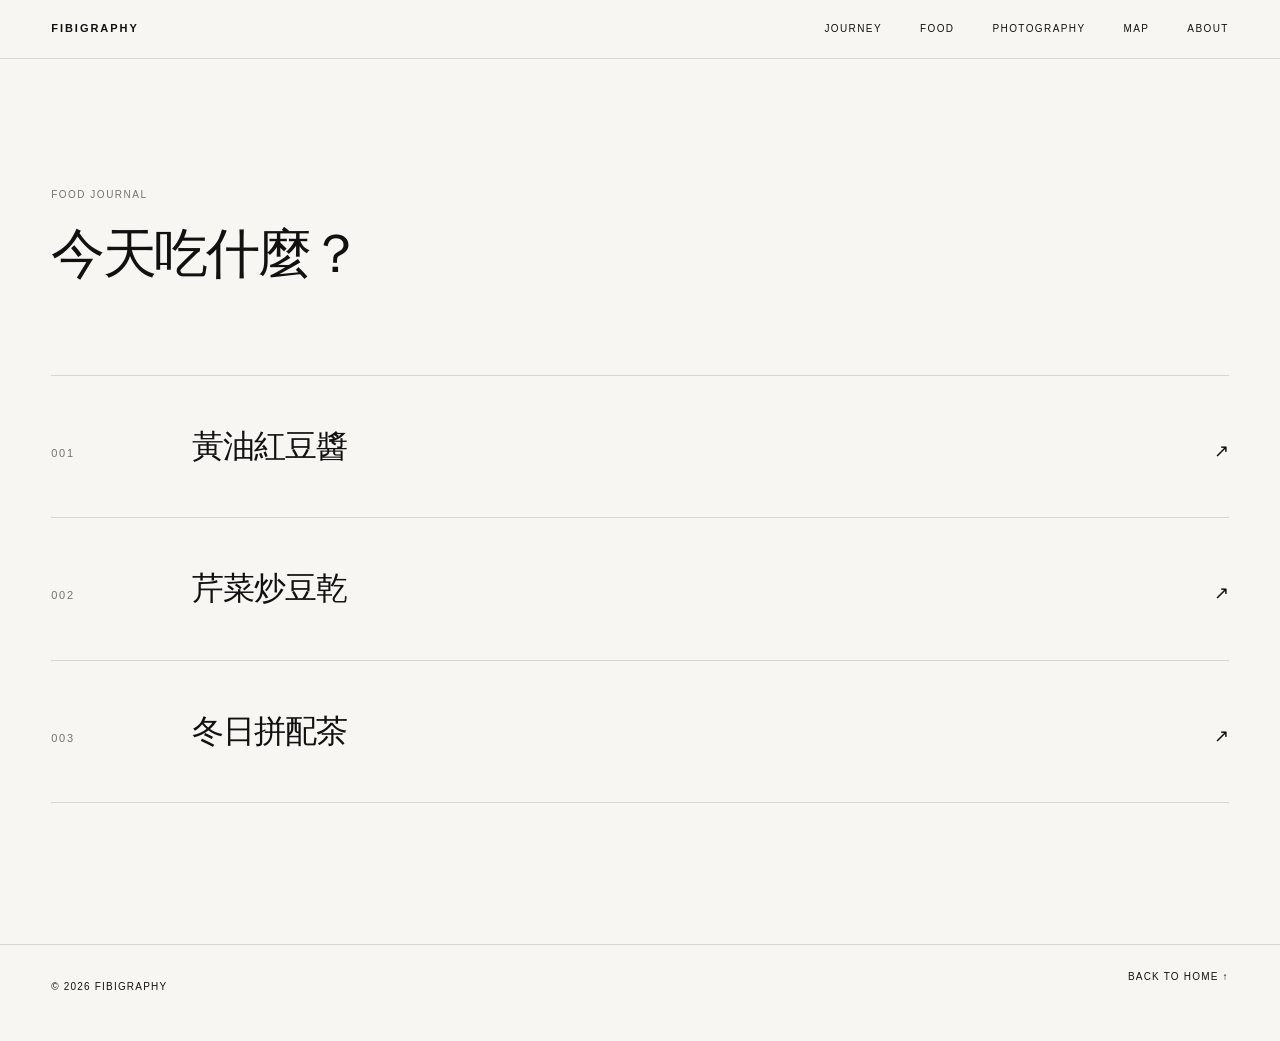
==== commit a9f316e4: "List recipe 003 winter blended tea" ====
--- a/food.html
+++ b/food.html
@@ -36,6 +36,11 @@
           <span class="recipe-index-name">芹菜炒豆乾</span>
           <span class="recipe-index-arrow" aria-hidden="true">↗</span>
         </a>
+        <a class="recipe-index-item" href="recipe-003.html" aria-label="閱讀食譜 003 冬日拼配茶">
+          <span class="recipe-index-number">003</span>
+          <span class="recipe-index-name">冬日拼配茶</span>
+          <span class="recipe-index-arrow" aria-hidden="true">↗</span>
+        </a>
       </div>
     </section>
   </main>
